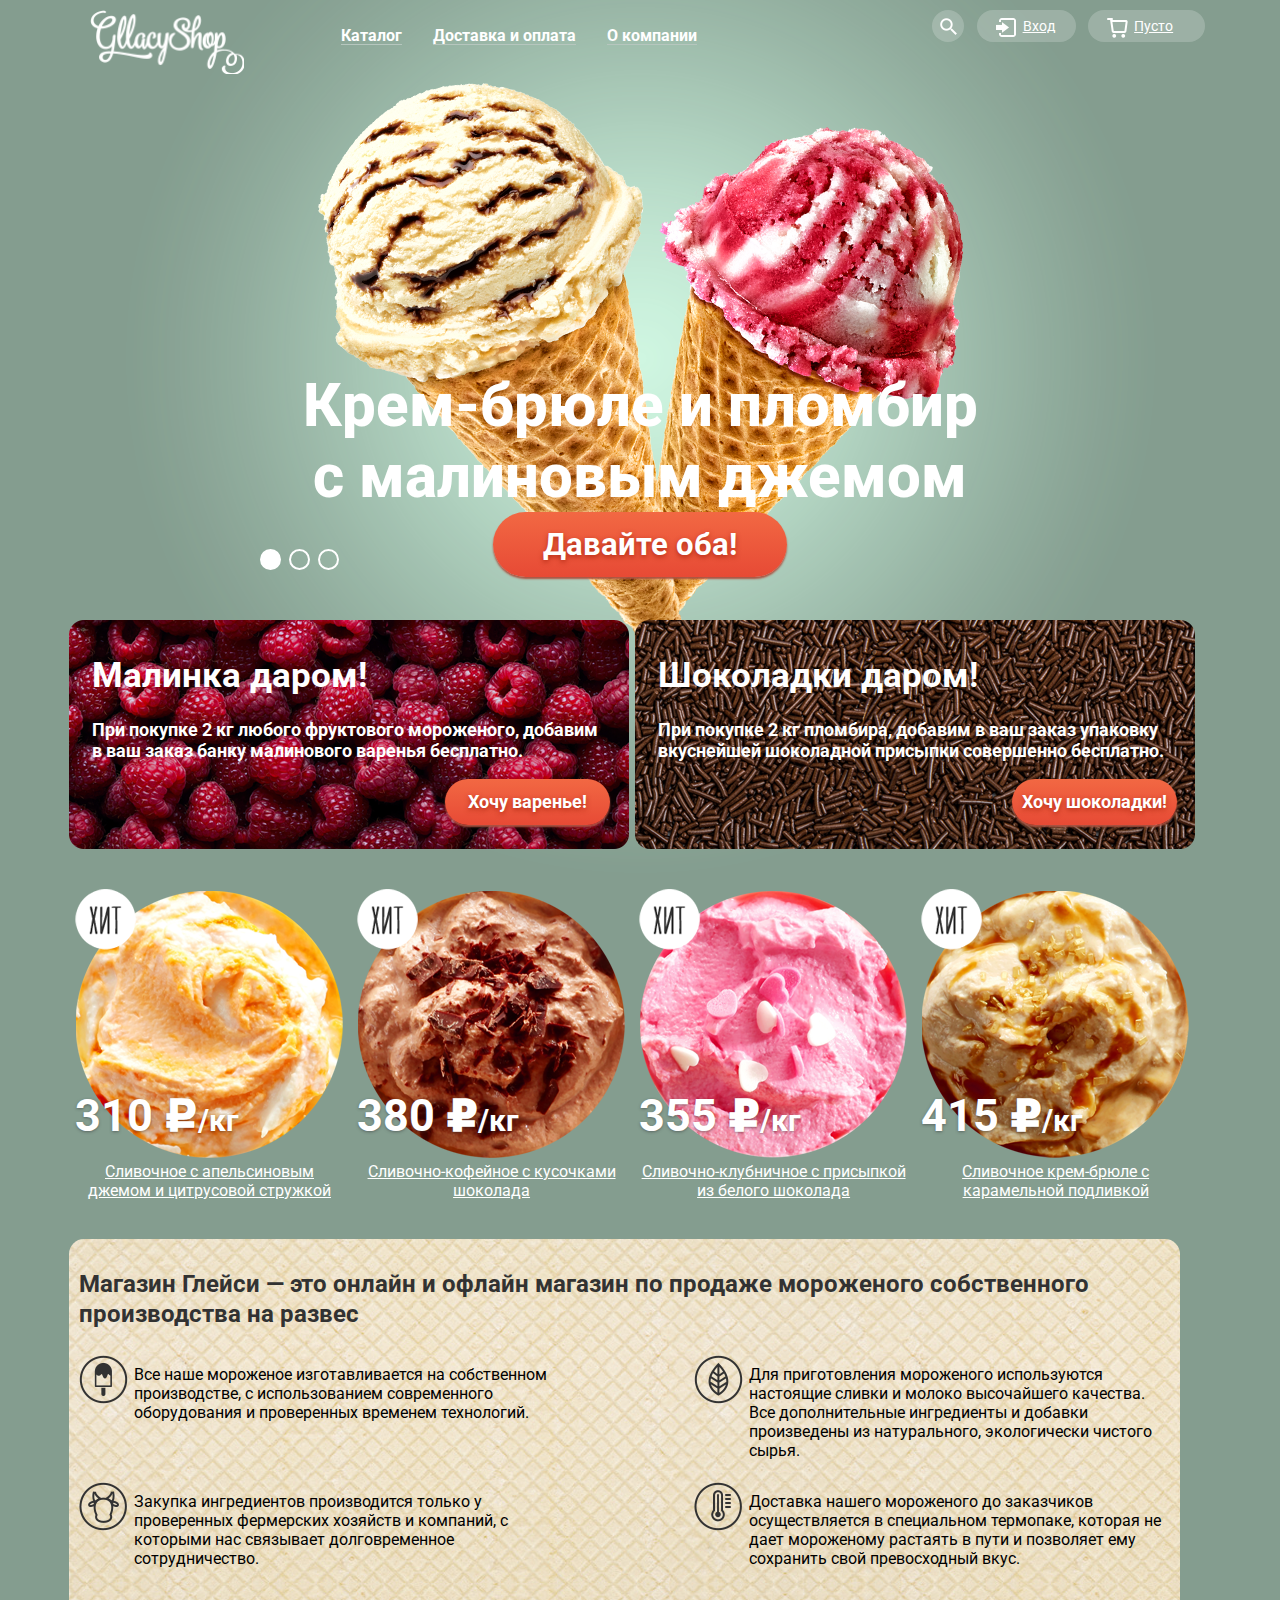
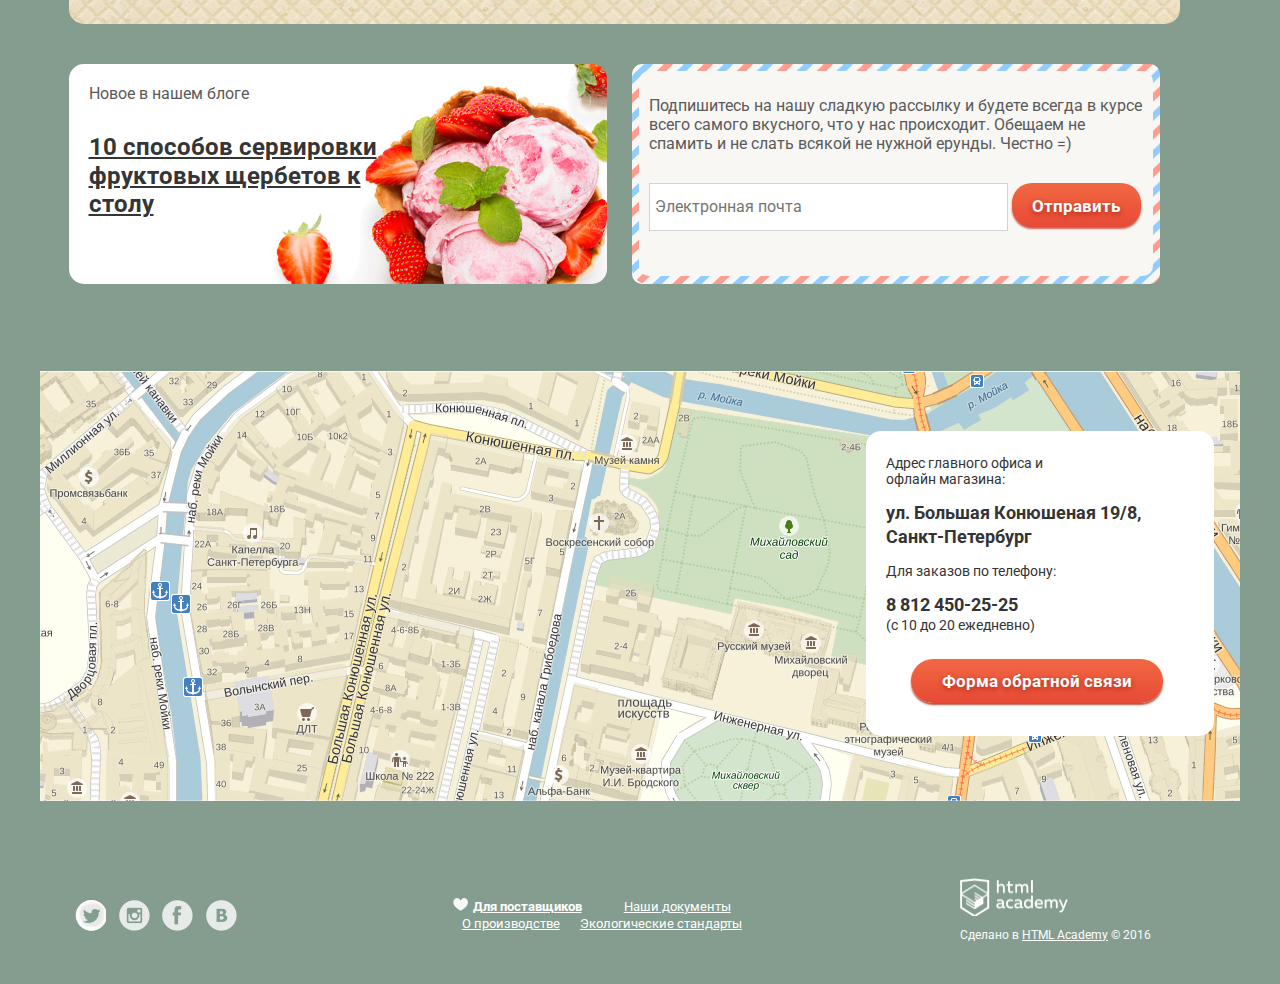
==== index.html @ 604c88bc "Finished Index" ====
<!DOCTYPE html>
<html lang="ru">

<head>
    <meta charset="utf-8">
    <title>HTML Academy: Глейси</title>
    <link rel="stylesheet" href="css/normalize.css" type="text/css">
    <link href='https://fonts.googleapis.com/css?family=Roboto:400,300,300italic,400italic,500,500italic,700,700italic,100,100italic,900,900italic' rel='stylesheet' type='text/css'>
    <link rel="stylesheet" href="css/style.css" type="text/css">

</head>

<body>
    <input type="radio" id="btn-1" name="toggle" checked>
    <input type="radio" id="btn-2" name="toggle">
    <input type="radio" id="btn-3" name="toggle">
    <div class="site-wrapper">
        <div class="content-wrapper">

            <!-- Top Headline-->
            <header>
                <div class="top-menu">
                    <div class="top-nav">
                        <img class="logo" src="img/logo.png" width="154" height="64">
                        <ul class="top-nav__list">
                            <li class="top-nav__item"><a href="#">Каталог</a></li>
                            <ul class="submenu">
                                <li class="submenu-item">Новинки</li>
                                <li class="submenu-item"><a href="#">Сливочное </a></li>
                                <li class="submenu-item"><a href="#">Щербеты</a></li>
                                <li class="submenu-item"><a href="#">Фруктовый лед</a> </li>
                                <li class="submenu-item"><a href="#">Мелорин</a></li>
                            </ul>
                            <li class="top-nav__item"><a href="#">Доставка и оплата</a></li>
                            <li class="top-nav__item"><a href="#">О компании</a></li>
                        </ul>
                    </div>

                    <div class="top-icon">

                        <div class="top-icon__search">
                            <span class="sprite sprite-search">&nbsp;</span>
                            <div class="search-form">
                                <input class="search-input" type="text" placeholder="Что ищем?">
                            </div>
                        </div>

                        <div class="top-icon__enter">
                            <a href="#" class="text--enter">Вход</a>
                            <div class="enter-form">
                                <input class="enter-input" type="text" placeholder="Электронная почта">
                                <input class="enter-input" type="password" placeholder="Пароль">
                                <a href="#" class="button button--enter">Войти</a>
                                <a href="#" class="enter-text">Забыли пароль?</a>
                                <a href="#" class="enter-text">Новая регистрация</a>
                            </div>
                        </div>

                        <div class="top-icon__cart">
                            <a href="#" class="text--cart">Пусто</a>
                             <a href="#" class="text--cart-form">2 товара</a>
                            <div class="cart-form">
                              <div class="line-1">
                               <div class="cart-cross">+</div>
                                <div class="cart-img"><img src="img/hit1.png" width="33" height="33"></div>
                                <div class="cart-desc"><p class="cart-text">Пломбир с апельсиновым джемом</p></div>
                                <div class="cart-quantity"><p class="cart-text">1,5 кг <span class="cart-text--price">x 200 руб.</span></p></div>
                                <div class="cart-info"><p class="cart-text">300 рублей</div>
                             </div>
                                
                            <div class="line-2">
                                                      
                                <div class="cart-cross">+</div>
                                <div class="cart-img"><img src="img/hit3.png" width="33" height="33"></div>
                                <div class="cart-desc"><p class="cart-text">Клубничный пломбир с присыпкой из белого шоколада</p></div>
                                <div class="cart-quantity"><p class="cart-text">1,5 кг <span class="cart-text--price">x 300 руб.</span></p></div>
                                <div class="cart-info"><p class="cart-text">450 рублей</div>
                              </div>
                              
                            <div class="line-3">
                                                                                          
                                <div class="cart-total"><p class="cart-text--total">Итогo: 750 руб.</p></div>
                                <button class="button button--cart">Оформить заказ</button>
                            </div>
                            </div>
                        </div>

                    </div>

                    <!-- Slider -->
                    <div class="slider">
                        <div class="slider__info" id="slide1">
                            <div class="slider__header"> Крем-брюле и пломбир с малиновым джемом </div>
                            <a class="button slider__button"> Давайте оба!</a>
                        </div>

                        <div class="slider__info" id="slide2">
                            <div class="slider__header"> Шоколадный пломбир и лимонный сорбет </div>
                            <a class="button slider__button"> Давайте оба!</a>
                        </div>

                        <div class="slider__info" id="slide3">
                            <div class="slider__header"> Пломбир с помадкой и клубничный щербет </div>
                            <a class="button slider__button"> Давайте оба!</a>
                        </div>
                    </div>

                    <div class="slider__checkers">
                        <label for="btn-1"></label>
                        <label for="btn-2"></label>
                        <label for="btn-3"></label>
                    </div>


                </div>
            </header>

            <main>
                <!-- Features -->
                <div class="features-container">
                    <div class="features features__left">
                        <h3 class="features__header">Малинка даром!</h3>
                        <p class="features__text">При покупке 2 кг любого фруктового мороженого, добавим в ваш заказ банку малинового варенья бесплатно.</p>
                        <div class="button features__button"> Хочу варенье!</div>
                    </div>

                    <div class="features features__right">
                        <h3 class="features__header">Шоколадки даром!</h3>
                        <p class="features__text">При покупке 2 кг пломбира, добавим в ваш заказ упаковку вкуснейшей шоколадной присыпки совершенно бесплатно.</p>
                        <div class="button features__button"> Хочу шоколадки!</div>
                    </div>
                </div>


                <!-- Hit Items -->
                <div class="hits">
                    <div class="hits__item hits__item1">
                        <img src="img/hit-tag.png" alt="Хит" class="hit-label">
                        <div class="item-price">310 <span class="rouble">&#99;</span><span class="kg">/кг</span></div>
                        <div class="item-info">Сливочное с апельсиновым джемом и цитрусовой стружкой</div>
                    </div>

                    <div class="hits__item hits__item2">
                        <img src="img/hit-tag.png" alt="Хит" class="hit-label">
                        <div class="item-price">380 <span class="rouble">u</span><span class="kg">/кг</span></div>
                        <div class="item-info">Сливочно-кофейное с кусочками шоколада</div>
                    </div>

                    <div class="hits__item hits__item3">
                        <img src="img/hit-tag.png" alt="Хит" class="hit-label">
                        <div class="item-price">355 <span class="rouble">u</span><span class="kg">/кг</span></div>
                        <div class="item-info">Сливочно-клубничное с присыпкой из белого шоколада</div>
                    </div>

                    <div class="hits__item hits__item4">
                        <img src="img/hit-tag.png" alt="Хит" class="hit-label">
                        <div class="item-price">415 <span class="rouble">u</span><span class="kg">/кг</span></div>
                        <div class="item-info">Сливочное крем-брюле с карамельной подливкой</div>
                    </div>
                </div>

                <!-- Shop Description-->
                <section class="shop-info">

                    <h2 class="shop-info__headline"> Магазин Глейси  — это онлайн и офлайн магазин по продаже мороженого собственного производства на развес </h2>
                    <div class="shop-info__item ">
                        <p class="item__text item_text--1">Все наше мороженое изготавливается на собственном производстве, с использованием современного оборудования и проверенных временем технологий.</p>
                    </div>

                    <div class="shop-info__item">
                        <p class="item__text item_text--2">Для приготовления мороженого используются настоящие сливки и молоко высочайшего качества. Все дополнительные ингредиенты и добавки произведены из натурального, экологически чистого сырья. </p>
                    </div>
                    <div class="shop-info__item">
                        <p class="item__text item_text--3">Закупка ингредиентов производится только у проверенных фермерских хозяйств и компаний, с которыми нас связывает долговременное сотрудничество.</p>
                    </div>

                    <div class="shop-info__item">
                        <p class="item__text item_text--4">Доставка нашего мороженого до заказчиков осуществляется в специальном термопаке, которая не дает мороженому растаять в пути и позволяет ему сохранить свой превосходный вкус.</p>
                    </div>
                </section>

                <section class="blog">
                    <div class="blog-item blog-item--1">
                        <p class="blog__text">Новое в нашем блоге</p>
                        <h3 class="blog__header">10 способов сервировки фруктовых щербетов к столу</h3>
                    </div>

                    <div class="blog-item blog-item--2">
                        <div class="blog-item--back">
                            <p class="newsletter__text">Подпишитесь на нашу сладкую рассылку и будете всегда в курсе всего самого вкусного, что у нас происходит. Обещаем не спамить и не слать всякой не нужной ерунды. Честно =) </p>
                            <input type="text" class="email" placeholder="Электронная почта">
                            <button class="button button--newsletter"> Отправить </button>
                        </div>
                    </div>
                </section>

            </main>
        </div>

        <!-- Map -->
        <div class="yandex-map">
            <div id="map" class="map"></div>
            <div class="content-wrapper wrapper-map">
                <div class="map__contacts">
                    <p class="map__text">Адрес главного офиса и офлайн магазина:</p>
                    <p class="map__text--address">ул. Большая Конюшеная 19/8, Санкт-Петербург</p>
                    <p class="map__text">Для заказов по телефону:
                        <p class="map__text--address">8 812 450-25-25</p>
                        <span class="map__text">(с 10 до 20 ежедневно)</span>
                        <a href="#" class="button map__button">Форма обратной связи</a>
                </div>
            </div>
        </div>


        <!-- Footer -->
        <footer class="content-wrapper">
            <div class="footer">

                <div class="footer__social">
                    <a href="#" class="social_icon twitter" alt="twitter"></a>
                    <a href="#" class="social_icon insta"></a>
                    <a href="#" class="social_icon facebook"></a>
                    <a href="#" class="social_icon vk"></a>
                </div>

                <div class="footer__docs">
                    <a href="#" class="docs__text docs__text--selected"> Для поставщиков</a>
                    <a href="#" class="docs__text">Наши документы</a>
                    <a href="#" class="docs__text">О производстве</a>
                    <a href="#" class="docs__text">Экологические стандарты</a>
                </div>

                <div class="footer__webmaster">
                    <img src="img/htmlacademy.png" alt="HTMLAcademy" width="108" height="38">
                    <p class="copyright">Сделано в <a href="#" class="copyright copyright--link">HTML Academy</a> &#169; 2016</p>
                </div>
            </div>
        </footer>

    </div>


    <script src="http://api-maps.yandex.ru/2.1/?lang=ru_RU" type="text/javascript"></script>
    <script type="text/javascript" src="js/main.js"></script>
</body>

</html>
---- css/style.css ----
@font-face {
    font-family: 'als_rublregular';
    src: url('../fonts/rouble-webfont.eot');
    src: url('../fonts/rouble-webfont.eot?#iefix') format('embedded-opentype'), url('../fonts/rouble-webfont.woff2') format('woff2'), url('../fonts/rouble-webfont.woff') format('woff'), url('../fonts/rouble-webfont.ttf') format('truetype');
    font-weight: normal;
    font-style: normal;
}
body {
    font-family: "Roboto", Arial, Helvetica, sans-serif;
    background-color: #849d8f;
}

a:hover, a:active{
    color:#ffbc9e;
}

/* CSS Hacks */

.clearfix:before,
.clearfix:after {
    display: table;
    content: "";
}
.clearfix:after {
    clear: both;
}
.site-wrapper {
    min-width: 940px;
    margin: 0 auto;
    background-repeat: no-repeat;
    background-position: top center;
    transition: background-image 0.5s ease, background-color 0.5s ease;
}
.site-wrapper:before,
.site-wrapper:after {
    content: "";
    visibility: hidden;
}
.site-wrapper:before,
.site-wrapper:after {
    background-image: url("../img/icecream1.png");
}
.site-wrapper:after {
    background-image: url("../img/icecream2.png");
}
.content-wrapper {
    min-width: 900px;
    margin: 0 auto;
    max-width: 1143px;
    padding: 0 2.3%;
}

/* Sprites */

.sprite {
    background-image: url(../img/spritesheet.png);
    background-repeat: no-repeat;
    display: block;
}
.sprite-cart_black {
    width: 21px;
    height: 20px;
    background-position: -36px -5px;
}
.sprite-cart_full {
    width: 21px;
    height: 20px;
    background-position: -67px -5px;
}
.sprite-pin {
    width: 79px;
    height: 139px;
    background-position: -98px -34px;
}

/*Top Menu */

.logo {
    display: block;
    float: left;
    margin-left: 21px;
    margin-right: 30px;
}
.top-nav {
    display: block;
    float: left;
    margin-top: 10px;
}
.submenu {
    display: none;
    position: absolute;
    background-color: #fff;
    border-radius: 5px;
    width: 143px;
    padding: 0px;
    top: 55px;
    z-index: 25;
}
.submenu-item {
    color: #343434;
    list-style: none;
    padding-left: 20px;
    font-size: 14px;
    line-height: 34px;
    height: 34px;
}
.submenu-item a {
    text-decoration: none;
    color: #343434;
}
.submenu-item:first-child {
    border-bottom: 1px solid #d1d0ce;
    font-weight: 700;
}
.submenu-item:hover {
    background-color: #fbded8;
}

.submenu-item:active {
    background-color: #f6b5a5;
}

.submenu-item:first-child:hover {
    background-color: #fff;
}
.top-nav__list {
    display: block;
    float: left;
}
.top-nav__item {
    display: inline-block;
    font-size: 16px;
    margin-left: 27px;
}
.top-nav__item a {
    color: #fff;
    font-weight: bold;
    line-height: 1.2;
    text-align: left;
    position: relative;
    text-decoration: none;
    z-index: 25;
}
.top-nav__item a:hover {
    border-radius: 20px;
    height: 32px;
    background: #fff;
    color: #000;
    padding: 5px 15px 5px 15px;
}

.top-nav__item--selected a{
    
    display: inline-block;
    font-size: 16px;
    margin-left: 27px;
    border-radius: 20px;
    height: 32px;
    padding: 5px 15px 5px 15px;
    background: #d07058;
    color: #fff;
   }

.top-nav__item a:active {
    border-radius: 20px;
    height: 30px;
    border-top:2px solid #686868;
    background: #fff;
    color: #000;
    padding: 5px 15px 5px 15px;
}

.top-nav__item a:hover:after {
    display: none;
}
.top-nav__item:hover .submenu {
    display: block;
}
.top-nav__item a:after {
    position: absolute;
    right: 20px;
    bottom: 0px;
    left: 0px;
    height: 1px;
    content: "";
    background: #b6c6be;
    width: 100%;
}
.top-icon {
    display: flex;
    float: right;
    width: 25%;
    margin-top: 10px;
    z-index: 25;
    position: relative;
    justify-content: space-between;
}

/* Search Icon */

.top-icon__search {
    z-index: 25;
    margin: auto;
    background-color: rgba(255, 255, 255, 0.2);
    border-radius: 50%;
    width: 16px;
    height: 16px;
    padding: 8px;
}
.sprite-search {
    display: inline-block;
    width: 17px;
    height: 17px;
    background-position: -128px -5px;
}
.top-icon__search:hover {
    background-color: #fff;
}
.top-icon__search:hover .sprite-search {
    background-position: -266px -5px;
}
.search-form {
    display: none;
    position: absolute;
    top: 40px;
    right: 205px;
    width: 312px;
    height: 40px;
    padding: 15px;
    background-color: #f8f7f4;
    border-radius: 5px;
    z-index: 25;
}
.top-icon__search:hover .search-form {
    display: block;
}
.search-input {
    background-color: #fff;
    color: #999999;
    font: 14px;
    height: 37px;
    width: 299px;
    margin: 0;
    padding-left: 12px;
    border: 1px solid #d3d3d2;
}

/* Enter Icon */

.top-icon__enter {
    margin: auto;
    background-color: rgba(255, 255, 255, 0.2);
    border-radius: 20px;
    border-radius: 20px;
    width: 83px;
    height: 32px;
    line-height: 32px;
    padding-left: 16px;
    z-index: 25;
}
.top-icon__enter:hover,
.top-icon__cart:hover {
    background-color: #fff;
}
.top-icon__enter:hover .text--enter,
.top-icon__cart:hover .text--cart {
    color: #000;
    font-weight: 500;
    text-decoration: none;
}
.text--enter {
    font-size: 14px;
    color: #fff;
    position: relative;
    margin-left: 30px;
    z-index: 25;
}
.text--enter::before {
    content: "";
    position: absolute;
    top: 0px;
    left: -27px;
    width: 20px;
    height: 19px;
    background: url(../img/spritesheet.png);
    background-position: -98px -5px;
}
.top-icon__enter:hover .text--enter::before {
    background: url(../img/spritesheet.png);
    background-position: -236px -5px;
}

.top-icon__enter:hover .enter-form{
    display: block;
}

.enter-form {
    display: none;
    position: absolute;
    top: 40px;
    right: 140px;
    width: 272px;
    height: 145px;
    padding: 15px;
    background-color: #f8f7f4;
    border-radius: 5px;
}
.enter-input {
    background-color: #fff;
    color: #999999;
    font: 14px;
    height: 37px;
    width: 229px;
    margin: 0;
    padding-left: 12px;
    border: 1px solid #d3d3d2;
    margin-bottom: 10px;
}
.button--enter {
    width: 102px;
    float: left;
    height: 35px;
    line-height: 35px;
    text-decoration: none;
    border: none;
    margin-right: 19px;
    cursor: pointer;
}
.enter-text {
    display: block;
    text-decoration: underline;
    font-size: 13px;
    color: #333333;
    margin-right: 10px;
    line-height: 20px;
    }

/* Cart Icon */

.top-icon__cart {
    z-index: 25;
    margin: auto;
    background-color: rgba(255, 255, 255, 0.2);
    border-radius: 20px;
    border-radius: 20px;
    width: 101px;
    height: 32px;
    line-height: 32px;
    padding-left: 16px;
}
.text--cart {
    font-size: 14px;
    color: #fff;
    position: relative;
    margin-left: 30px;
}
.text--cart::before {
    content: "";
    position: absolute;
    top: 0px;
    left: -27px;
    width: 21px;
    height: 20px;
    background: url(../img/spritesheet.png);
    background-position: -5px -5px;
}

.top-icon__cart:hover .cart-form {
    display: -webkit-flex;
    display: -moz-flex;
    display: -ms-flex;
    display: -o-flex;
    display: flex;
}

.top-icon__cart:hover .text--cart{
    display: none;
}

.top-icon__cart:hover .text--cart-form{
    display: block;
    font-size: 14px;
    color: #000;
    position: relative;
    margin-left: 30px;
    text-decoration: none;
}

.top-icon__cart:hover .text--cart-form::before {
    content: "";
    position: absolute;
    top: 5px;
    left: -27px;
    width: 21px;
    height: 20px;
    background: url(../img/spritesheet.png);
    background-position: -67px -5px;
}


.cart-form{
    display: none;
    flex-direction: column;
    justify-content: space-between;
    flex-wrap: wrap;
    width: 540px;
    height:219px;
    align-items: center;
    align-content:flex-start;
    border-radius: 5px;
    background-color: #fff;
    position: absolute;
    right:10px;
    top:45px;
    padding-top:20px;
    padding-left: 15px;
    padding-right: 24px;
    }

.line-1, .line-2{
    flex-grow:1;
    display: flex;
    width: 490px;
    flex-flow: row;
    justify-content: space-between;
    align-items: center;
    height:50px;    
}

.line-3{
    flex-grow:5;
    display: flex;
    align-items: flex-end;
    flex-direction: column;
    justify-content: center;
    align-self: flex-end;
}

.cart-desc{
    width: 214px; 
    line-height: 14px;
}

.cart-quantity{
    width:100px;   
}

.text--cart-form{
    display: none;
    }

.cart-cross{
    font-size:25px;
    color:#353535;
    transform: rotate(45deg);
}

.cart-text{
    font-size: 13px;
    color: #333333;
   
}

.cart-text--price{
    font-size: 13px;
    color: #808080;
    
}

.cart-total{
    position:relative;
}

.cart-total:before{
    content: "";
    display: block;
    width: 510px;
    height: 1px;
    background-color: #cacac7;
    top:-5px;
    right:0px;
    }

.cart-text--total{
    font-size: 15px;
    font-weight: 700;
    align-self: flex-end;
    line-height: 10px;
    text-align: right;
}

.button--cart{
    width:162px;
    border: none;
    align-self: flex-end;
    margin-top: 0;
}

/* Main Slider */

.slider {
    min-height: 460px;
    position: relative;
    padding-top: 160px;
    text-align: center;
    color: #fff;
}
.slider__info {
    display: none;
}
.slider__header {
    width: 700px;
    font-size: 60px;
    padding-top: 210px;
    margin-bottom: 30px;
    margin: 0 auto;
    font-weight: 800;
    font-size: 60px;
}
.button {
    background-image: -moz-linear-gradient(90deg, #e74a35 0%, #f26843 100%);
    background-image: -webkit-linear-gradient(90deg, #e74a35 0%, #f26843 100%);
    background-image: -ms-linear-gradient(90deg, #e74a35 0%, #f26843 100%);
    box-shadow: 0px 2px 2px 0px #ab5342;
    color: #fff;
    border-radius: 50px;
    font-weight: bold;
    text-align: center;
    text-shadow: 0px 2px 5px rgba(160, 32, 11, 0.76);
    cursor:pointer;
    text-decoration: none;
}

.button:hover{
    background: -moz-linear-gradient(top, #f58669 0%, #ec6f5e 100%);
    background: -webkit-linear-gradient(top, #f58669 0%, #ec6f5e 100%);
    background: linear-gradient(to bottom, #f58669 0%, #ec6f5e 100%);
    box-shadow: 0 2px 2px rgba(172, 16, 0, 1);
}

.button:active {
    background: -moz-linear-gradient(top, #d84732 0%, #e1613e 100%);
    background: -webkit-linear-gradient(top, #d84732 0%, #e1613e 100%);
    background: linear-gradient(to bottom, #d84732 0%, #e1613e 100%);
    box-shadow: inset 0 2px 2px rgba(172, 16, 0, 1);
}

.slider__button {
    display: inline-block;
    color: #fff;
    font-size: 31px;
    border-radius: 100px;
    font-weight: bold;
    line-height: 41px;
    text-align: center;
    text-shadow: 0px 2px 5px rgba(160, 32, 11, 0.76);
    padding: 12px 50px;
    vertical-align: top;
}
.slider__button:hover {
    background: -moz-linear-gradient(top, #f58669 0%, #ec6f5e 100%);
    background: -webkit-linear-gradient(top, #f58669 0%, #ec6f5e 100%);
    background: linear-gradient(to bottom, #f58669 0%, #ec6f5e 100%);
    box-shadow: 0 2px 2px rgba(172, 16, 0, 1);
}
.slider__button:active {
    background: -moz-linear-gradient(top, #d84732 0%, #e1613e 100%);
    background: -webkit-linear-gradient(top, #d84732 0%, #e1613e 100%);
    background: linear-gradient(to bottom, #d84732 0%, #e1613e 100%);
    box-shadow: inset 0 2px 2px rgba(172, 16, 0, 1);
}
.slider__checkers {
    position: absolute;
    bottom: 330px;
    left: 260px;
    z-index: 20;
    font-size: 0;
}
.slider__checkers label {
    
    display: inline-block;
    width: 17px;
    height: 17px;
    margin-right: 8px;
    vertical-align: top;
    background-color: transparent;
    border: 2px solid #ffffff;
    border-radius: 50%;
    cursor: pointer;
}
body > input[type="radio"] {
    display: none;
}
#btn-1:checked ~ .site-wrapper #slide1,
#btn-2:checked ~ .site-wrapper #slide2,
#btn-3:checked ~ .site-wrapper #slide3 {
    display: block;
}

#btn-1:hover ~ .site-wrapper label[for="btn-1"],
#btn-2:hover ~ .site-wrapper label[for="btn-2"],
#btn-3:hover ~ .site-wrapper label[for="btn-3"] {
    background-color: #b2c1b7;
}


#btn-1:checked ~ .site-wrapper label[for="btn-1"],
#btn-2:checked ~ .site-wrapper label[for="btn-2"],
#btn-3:checked ~ .site-wrapper label[for="btn-3"] {
    background-color: #ffffff;
}


#btn-1:checked ~ .site-wrapper {
    background-color: #849d8f;
    background-image: url("../img/icecream1.png");
}
#btn-2:checked ~ .site-wrapper {
    background-color: #8996a6;
    background-image: url("../img/icecream2.png");
}
#btn-3:checked ~ .site-wrapper {
    background-color: #9d8b84;
    background-image: url("../img/icecream3.png");
}

/* Features */

.features-container {
    display: flex;
    flex-direction: row;
    width: 98.7%;
    min-height: 229px;
    justify-content: space-between;
    flex-wrap: wrap;
}
.features {
    padding: 0px 20px 20px 23px;
    margin-top: 0px;
    display: flex;
    flex-wrap: wrap;
    flex-direction: column;
    flex-basis: 46%;
    flex-shrink: 1;
    align-items: stretch;
}
.features__left {
    background: url(../img/banner_back1.png) no-repeat;
}
.features__right {
    background: url(../img/banner_back2.png) no-repeat;
}
.features__header {
    font-size: 35px;
    color: #fff;
    font-weight: bold;
    text-align: left;
    margin-bottom: 5px;
}
.features__text {
    font-size: 18px;
    color: #fff;
    font-weight: bold;
    text-align: left;
}
.features__button {
    color: #fff;
    width: 165px;
    font-size: 18px;
    line-height: 46px;
    height: 46px;
    font-weight: bold;
    text-align: center;
    align-self: flex-end;
    border: none;
}

/* Hit Items */

.hits {
    display: flex;
    width: 98.7%;
    min-height: 350px;
    flex-wrap: wrap;
    align-items: stretch;
    justify-content: space-between;
    margin-bottom: 40px;
}
.hits__item {
    margin: auto;
    flex-basis: 270px;
    height: 350px;
    position: relative;
}
.hits__item1 {
    background: url(../img/hit1.png) no-repeat center;
}
.hits__item2 {
    background: url(../img/hit2.png) no-repeat center;
}
.hits__item3 {
    background: url(../img/hit3.png) no-repeat center;
}
.hits__item4 {
    background: url(../img/hit4.png) no-repeat center;
}
.item-price {
    font-size: 45px;
    font-family: "Roboto";
    color: #fff;
    font-weight: bold;
    text-align: left;
    text-shadow: 0px 1px 3px rgba(49, 50, 53, 0.5);
    margin-top: 240px;
    margin-bottom: 20px;
}
.item-info {
    font-size: 16px;
    color: #fff;
    text-align: center;
    text-decoration: underline;
}
.hit-label {
    position: absolute;
    z-index: 10;
    top: 40px;
    left: 0px;
}
.rouble {
    font-family: "als_rublregular";
    font-size: 45px;
}
.kg {
    font-size: 30px;
}

/*Shop Description*/

.shop-info {
    display: flex;
    width: 95.5%;
    background-image: url("../img/waffle_background.jpg");
    border-radius: 15px;
    min-height: 306px;
    flex-wrap: wrap;
    flex-direction: row;
    justify-content: space-between;
    margin-bottom: 40px;
    padding: 10px 10px 40px 10px;
}
.shop-info__headline {
    font-size: 24px;
    font-family: "Roboto";
    color: #323232;
    line-height: 1.25;
    text-align: left;
    width: 95.5%;
}
.shop-info__item {
    width: 476px;
}
.item__text {
    position: relative;
    font-size: 16px;
    padding-left: 55px;
}
.item_text--1::before {
    display: block;
    background: url(../img/spritesheet.png) no-repeat;
    background-position: -5px -64px;
    width: 49px;
    height: 49px;
    position: absolute;
    top: -10px;
    left: 0px;
    content: " ";
}
.item_text--2::before {
    display: block;
    background: url(../img/spritesheet.png) no-repeat;
    background-position: -187px -64px;
    width: 49px;
    height: 49px;
    position: absolute;
    top: -10px;
    left: 0px;
    content: " ";
}
.item_text--3::before {
    display: block;
    background: url(../img/spritesheet.png) no-repeat;
    background-position: -187px -5px;
    width: 49px;
    height: 49px;
    position: absolute;
    top: -10px;
    left: 0px;
    content: " ";
}
.item_text--4::before {
    display: block;
    background: url(../img/spritesheet.png) no-repeat;
    background-position: -187px -164px;
    width: 49px;
    height: 49px;
    position: absolute;
    top: -10px;
    left: 0px;
    content: " ";
}

/* Blog*/

.blog {
    display: -webkit-flex;
    display: -moz-flex;
    display: -ms-flex;
    display: -o-flex;
    display: flex;
    width: 95.5%;
    min-height: 220px;
    flex-direction: row;
    flex-wrap: wrap;
    justify-content: space-between;
    margin-bottom: 40px;
}
.blog-item {
    width: 47.5%;
    border-radius: 15px;
    background: #fff;
    min-height: 185px;
}
.blog-item--1 {
    background: url("../img/new_back.jpg") no-repeat;
    padding-top: 20px;
    padding-left: 20px;
    padding-bottom: 0px;
}
.blog-item--2 {
    background-image: url("../img/newsletter_background.jpg");
    border-radius: 10px;
    padding: 5px;
    height: 210px;
}
.blog-item--back {
    margin: 2px;
    background-color: #f8f7f4;
    border-radius: 10px;
    padding: 25px 10px 0px 10px;
    margin-bottom: 0px;
    height: 180px;
}
.blog__text {
    margin-top: 0px;
    color: #5a5a5a;
    font-size: 16px;
    margin-bottom: 30px;
}
.blog__header {
    font-size: 24px;
    color: #353535;
    font-weight: bold;
    line-height: 1.2;
    text-decoration: underline;
    width: 300px;
}
.newsletter__text {
    margin-top: 0px;
    color: #5a5a5a;
    font-size: 16px;
    margin-bottom: 30px;
}
.email {
    width: 350px;
    height: 44px;
    background: #fff;
    border: 1px solid #d3d3d2;
    color: #b8b8b8;
    font-size: 16px;
    padding-left: 5px;
}
.button--newsletter {
    border: none;
    width: 129px;
    height: 44px;
    line-height: 44px;
    font-size: 17px;
    color: #fefefe;
    margin-right: 0px;
    border-radius: 20px;
    background-image: -moz-linear-gradient( 90deg, rgb(231, 74, 53) 0%, rgb(242, 104, 67) 100%);
    background-image: -webkit-linear-gradient( 90deg, rgb(231, 74, 53) 0%, rgb(242, 104, 67) 100%);
    background-image: -ms-linear-gradient( 90deg, rgb(231, 74, 53) 0%, rgb(242, 104, 67) 100%);
    box-shadow: 0px 2px 2px 0px #c76358;
}

/* Interactive Map */

.yandex-map {
    height: 430px;
    margin-bottom: 77px;
    margin-top: 87px;
    background: url("../img/map.jpg") no-repeat scroll 50% 0 transparent;
}
.wrapper-map {
    position: relative;
    bottom: 325px;
    left: 0;
}
.map {
    min-height: 430px;
    margin: 0px;
    padding: 0px;
}
.map__contacts {
    display: -webkit-flex;
    display: -moz-flex;
    display: -ms-flex;
    display: -o-flex;
    display: flex;
    padding-left: 20px;
    padding-right: 25px;
    padding-top: 10px;
    padding-bottom: 10px;
    width: 25.2%;
    height: 285px;
    border-radius: 15px;
    background: #fff;
    position: absolute;
    right: 27px;
    bottom: -260px;
    flex-direction: column;
    justify-content: stretch;
    align-items: flex-start;
}
.map__text {
    font-size: 14px;
    color: #343434;
    width: 175px;
}
.map__text--address {
    font-size: 18px;
    font-weight: 700;
    color: #343434;
    line-height: 24px;
    margin-top: 0px;
    margin-bottom: 0px;
}
.map__button {
    border: none;
    width: 252px;
    height: 44px;
    line-height: 44px;
    font-size: 17px;
    font-weight: 700;
    margin-left: 25px;
    margin-top: 26px;
    margin-bottom: 5px;
}

/*Footer*/

.footer__social {
    display: flex;
    width: 15.3%;
}
.social_icon {
    margin: auto;
    width: 31px;
    height: 31px;
}
.twitter {
    background: url(../img/spritesheet.png) no-repeat;
    background-position: -187px -123px;
}
.insta {
    background: url(../img/spritesheet.png) no-repeat;
    background-position: -46px -123px;
}
.facebook {
    background: url(../img/spritesheet.png) no-repeat;
    background-position: -5px -123px;
}
.vk {
    background: url(../img/spritesheet.png) no-repeat;
    background-position: -5px -164px;
}
.footer {
    display: flex;
    flex-flow: row;
    justify-content: space-between;
    margin-top: 19px;
    margin-bottom: 30px;
}
.footer__docs {
    display: flex;
    width: 300px;
    flex-direction: row;
    flex-wrap: wrap;
    height: 35px;
    justify-content: space-around;
    align-items: space-between;
    margin-top: 20px;
}
.docs__text {
    vertical-align: center;
    color: #ffffff;
    font-size: 13px;
    line-height: 17px;
    font-weight: 400;
    text-decoration: underline;
    text-align: left;
    /*    flex-basis: 120px;*/
}
.docs__text--selected {
    color: #ffffff;
    font-size: 13px;
    font-weight: 700;
    text-decoration: underline;
    position: relative;
    text-align: left;
}
.docs__text--selected:before {
    display: block;
    content: " ";
    background-image: url("../img/spritesheet.png");
    background-position: -155px -5px;
    position: absolute;
    top: 0px;
    left: -20px;
    width: 21px;
    height: 20px;
}
.footer__webmaster {
    display: flex;
    width: 22%;
    flex-direction: column;
}
.copyright {
    font-size: 12px;
    color: #fefefe;
}
copyright--link {
    text-decoration: underline;
}
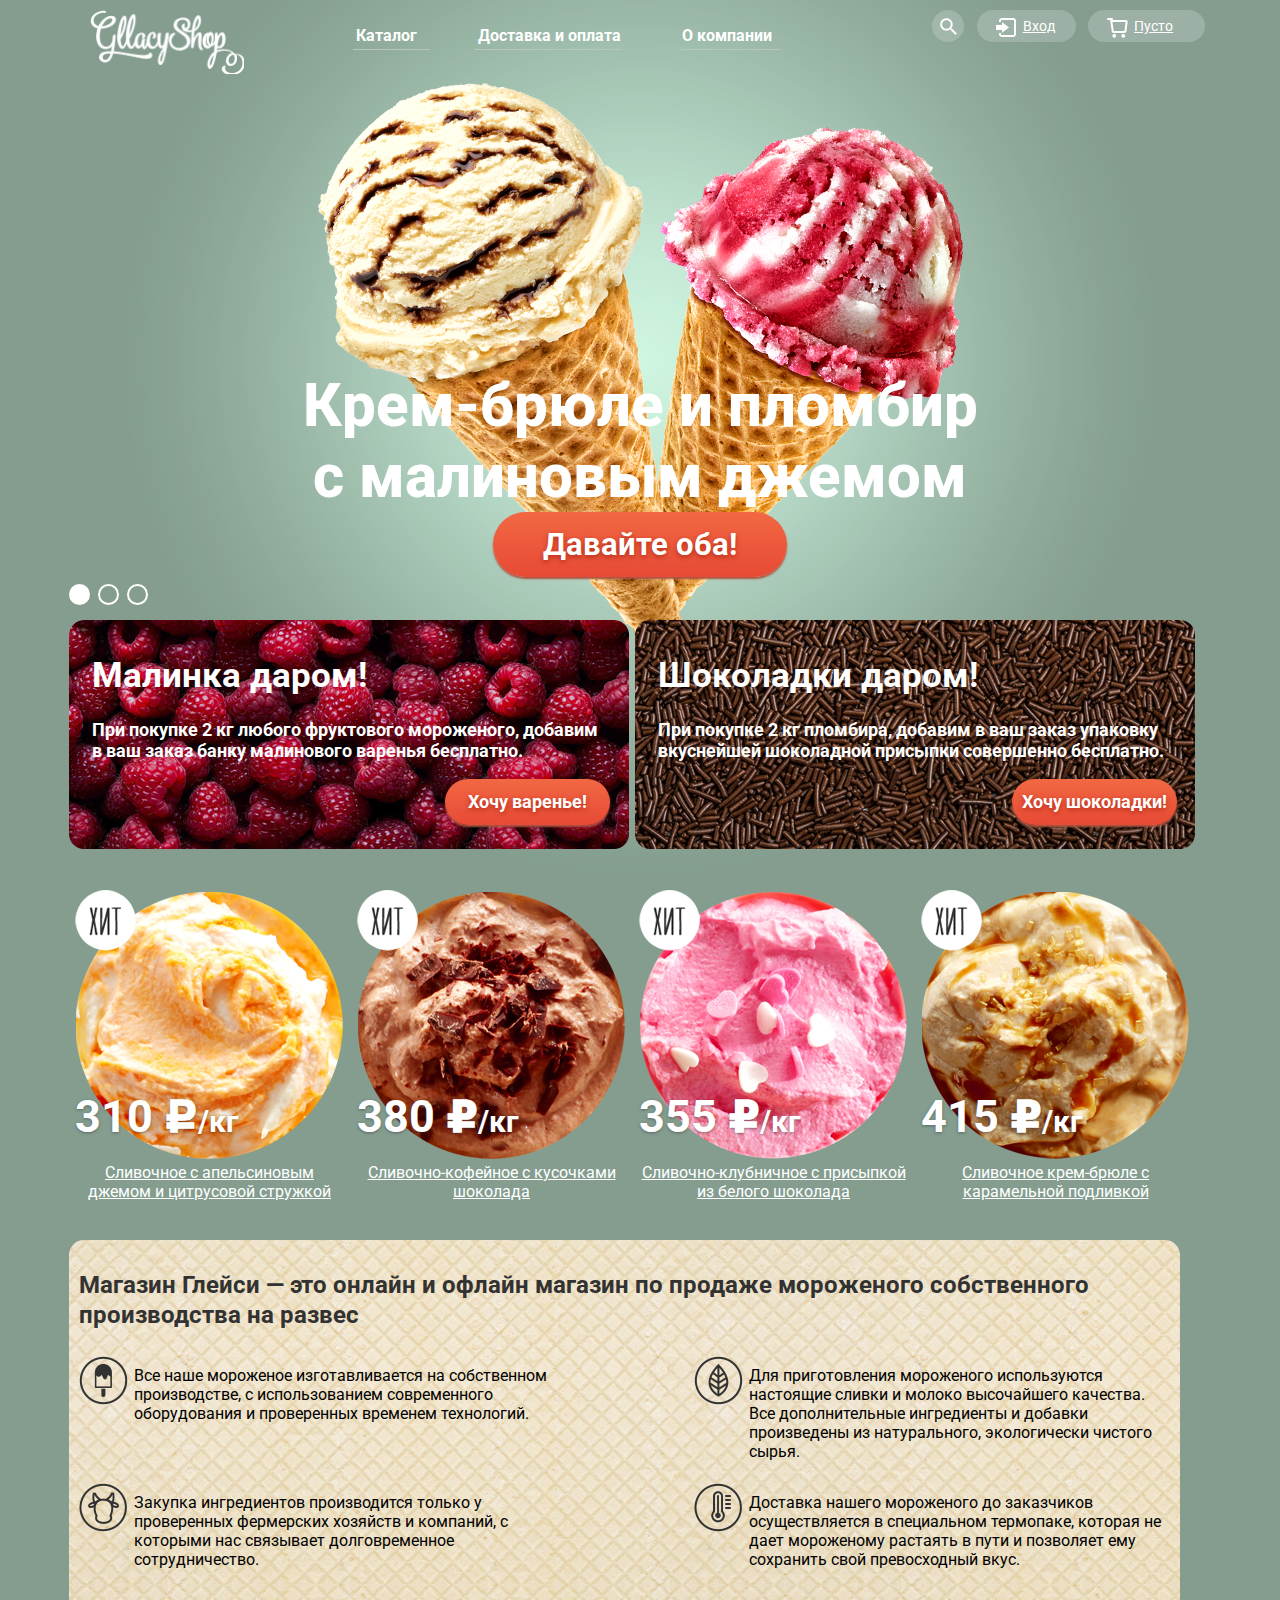
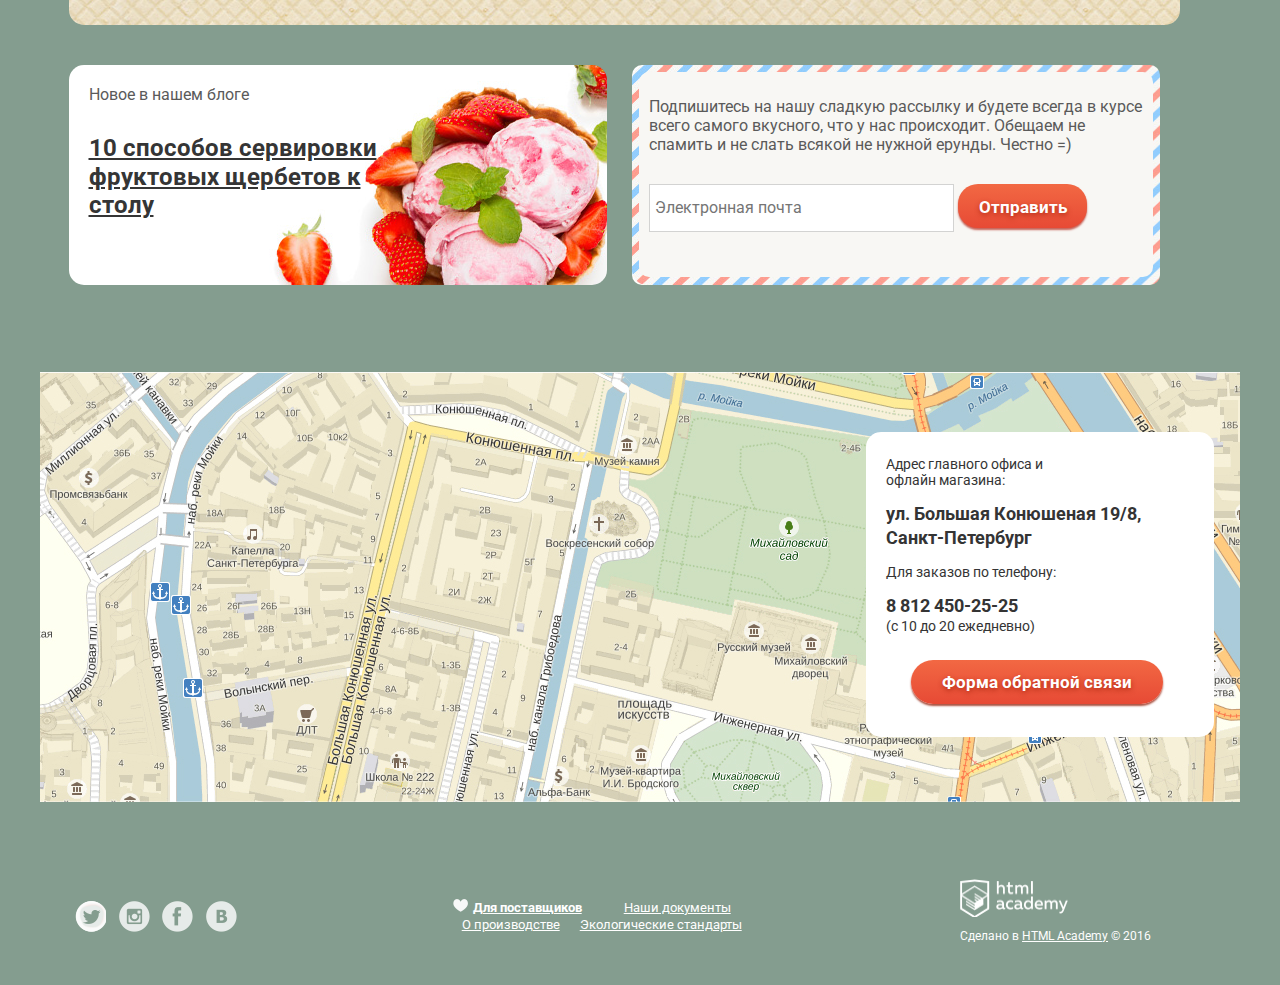
==== commit b71d89db: "Fixed slider-checkers" ====
--- a/index.html
+++ b/index.html
@@ -21,16 +21,16 @@
             <header>
                 <div class="top-menu">
                     <div class="top-nav">
-                        <img class="logo" src="img/logo.png" width="154" height="64">
+                        <img class="logo" src="img/logo.png" alt="Глейси" width="154" height="64">
                         <ul class="top-nav__list">
-                            <li class="top-nav__item"><a href="#">Каталог</a></li>
+                            <li class="top-nav__item"><a href="#">Каталог</a>
                             <ul class="submenu">
                                 <li class="submenu-item">Новинки</li>
                                 <li class="submenu-item"><a href="#">Сливочное </a></li>
                                 <li class="submenu-item"><a href="#">Щербеты</a></li>
                                 <li class="submenu-item"><a href="#">Фруктовый лед</a> </li>
                                 <li class="submenu-item"><a href="#">Мелорин</a></li>
-                            </ul>
+                            </ul></li>
                             <li class="top-nav__item"><a href="#">Доставка и оплата</a></li>
                             <li class="top-nav__item"><a href="#">О компании</a></li>
                         </ul>
@@ -62,23 +62,23 @@
                             <div class="cart-form">
                               <div class="line-1">
                                <div class="cart-cross">+</div>
-                                <div class="cart-img"><img src="img/hit1.png" width="33" height="33"></div>
+                                <div class="cart-img"><img src="img/hit1.png" width="33" alt="Пломбир с апельсиновым джемом" height="33"></div>
                                 <div class="cart-desc"><p class="cart-text">Пломбир с апельсиновым джемом</p></div>
                                 <div class="cart-quantity"><p class="cart-text">1,5 кг <span class="cart-text--price">x 200 руб.</span></p></div>
                                 <div class="cart-info"><p class="cart-text">300 рублей</div>
                              </div>
-                                
+
                             <div class="line-2">
-                                                      
+
                                 <div class="cart-cross">+</div>
-                                <div class="cart-img"><img src="img/hit3.png" width="33" height="33"></div>
+                                <div class="cart-img"><img src="img/hit3.png" alt="Клубничный пломбир с присыпкой из белого шоколада" width="33" height="33"></div>
                                 <div class="cart-desc"><p class="cart-text">Клубничный пломбир с присыпкой из белого шоколада</p></div>
                                 <div class="cart-quantity"><p class="cart-text">1,5 кг <span class="cart-text--price">x 300 руб.</span></p></div>
                                 <div class="cart-info"><p class="cart-text">450 рублей</div>
                               </div>
-                              
+
                             <div class="line-3">
-                                                                                          
+
                                 <div class="cart-total"><p class="cart-text--total">Итогo: 750 руб.</p></div>
                                 <button class="button button--cart">Оформить заказ</button>
                             </div>
@@ -103,14 +103,13 @@
                             <div class="slider__header"> Пломбир с помадкой и клубничный щербет </div>
                             <a class="button slider__button"> Давайте оба!</a>
                         </div>
-                    </div>
 
                     <div class="slider__checkers">
                         <label for="btn-1"></label>
                         <label for="btn-2"></label>
                         <label for="btn-3"></label>
                     </div>
-
+                </div>
 
                 </div>
             </header>
@@ -218,7 +217,7 @@
             <div class="footer">
 
                 <div class="footer__social">
-                    <a href="#" class="social_icon twitter" alt="twitter"></a>
+                    <a href="#" class="social_icon twitter"></a>
                     <a href="#" class="social_icon insta"></a>
                     <a href="#" class="social_icon facebook"></a>
                     <a href="#" class="social_icon vk"></a>
@@ -245,4 +244,4 @@
     <script type="text/javascript" src="js/main.js"></script>
 </body>
 
-</html>+</html>
--- a/css/style.css
+++ b/css/style.css
@@ -57,21 +57,7 @@
     background-repeat: no-repeat;
     display: block;
 }
-.sprite-cart_black {
-    width: 21px;
-    height: 20px;
-    background-position: -36px -5px;
-}
-.sprite-cart_full {
-    width: 21px;
-    height: 20px;
-    background-position: -67px -5px;
-}
-.sprite-pin {
-    width: 79px;
-    height: 139px;
-    background-position: -98px -34px;
-}
+
 
 /*Top Menu */
 
@@ -85,43 +71,6 @@
     display: block;
     float: left;
     margin-top: 10px;
-}
-.submenu {
-    display: none;
-    position: absolute;
-    background-color: #fff;
-    border-radius: 5px;
-    width: 143px;
-    padding: 0px;
-    top: 55px;
-    z-index: 25;
-}
-.submenu-item {
-    color: #343434;
-    list-style: none;
-    padding-left: 20px;
-    font-size: 14px;
-    line-height: 34px;
-    height: 34px;
-}
-.submenu-item a {
-    text-decoration: none;
-    color: #343434;
-}
-.submenu-item:first-child {
-    border-bottom: 1px solid #d1d0ce;
-    font-weight: 700;
-}
-.submenu-item:hover {
-    background-color: #fbded8;
-}
-
-.submenu-item:active {
-    background-color: #f6b5a5;
-}
-
-.submenu-item:first-child:hover {
-    background-color: #fff;
 }
 .top-nav__list {
     display: block;
@@ -131,7 +80,8 @@
     display: inline-block;
     font-size: 16px;
     margin-left: 27px;
-}
+    padding-bottom: 55px;
+ }
 .top-nav__item a {
     color: #fff;
     font-weight: bold;
@@ -140,17 +90,30 @@
     position: relative;
     text-decoration: none;
     z-index: 25;
-}
+    height: 32px;
+    padding: 5px 15px 45px 15px;
+}
+
+.top-nav__item a:after {
+    position: absolute;
+    right: 20px;
+    bottom: 40px;
+    left: 12px;
+    height: 1px;
+    content: "";
+    background: #b6c6be;
+    width: 85%;
+  }
+
 .top-nav__item a:hover {
     border-radius: 20px;
-    height: 32px;
     background: #fff;
     color: #000;
     padding: 5px 15px 5px 15px;
 }
 
 .top-nav__item--selected a{
-    
+
     display: inline-block;
     font-size: 16px;
     margin-left: 27px;
@@ -176,16 +139,65 @@
 .top-nav__item:hover .submenu {
     display: block;
 }
-.top-nav__item a:after {
-    position: absolute;
-    right: 20px;
-    bottom: 0px;
-    left: 0px;
-    height: 1px;
-    content: "";
-    background: #b6c6be;
-    width: 100%;
-}
+
+.submenu {
+    display: none;
+    position: absolute;
+    background-color: #fff;
+    border-radius: 5px;
+    width: 143px;
+    padding: 0px;
+    top: 55px;
+    z-index: 25;
+}
+.submenu-item {
+    color: #343434;
+    list-style: none;
+    padding-left: 20px;
+    font-size: 14px;
+    line-height: 34px;
+    height: 34px;
+}
+.submenu-item a {
+    text-decoration: none;
+    color: #343434;
+    padding:0;
+}
+
+.submenu-item a:after {
+    display: none;
+}
+
+.submenu-item:first-child {
+    border-bottom: 1px solid #d1d0ce;
+    font-weight: 700;
+}
+
+.submenu-item:hover {
+    background-color: #fbded8;
+    border-radius:0px;
+}
+
+.submenu-item:active {
+    background-color: #f6b5a5;
+    }
+
+.submenu-item a:hover{
+    background-color:#fbded8;
+    border-radius:0px;
+    padding-left:0px;}
+
+.submenu-item a:active {
+    background-color: #f6b5a5;
+    border-top: none;
+}
+
+.submenu-item:first-child:hover {
+    background-color: #fff;
+    border-radius: 5px;
+}
+
+
 .top-icon {
     display: flex;
     float: right;
@@ -206,7 +218,22 @@
     width: 16px;
     height: 16px;
     padding: 8px;
-}
+
+}
+
+/* Hack to fix hover on the icon */
+
+.top-icon__search:after {
+    display:block;
+    position: absolute;
+    content: "";
+    width:55px;
+    height:16px;
+    top: 30px;
+    left:0px;
+    background-color:transparent;
+}
+
 .sprite-search {
     display: inline-block;
     width: 17px;
@@ -258,6 +285,19 @@
     padding-left: 16px;
     z-index: 25;
 }
+
+/* Hack to fix hover on the icon */
+.top-icon__enter:after {
+    display:block;
+    position: absolute;
+    content: "";
+    width:105px;
+    height:16px;
+    top: 30px;
+    left:50px;
+    background-color:transparent;
+}
+
 .top-icon__enter:hover,
 .top-icon__cart:hover {
     background-color: #fff;
@@ -348,6 +388,20 @@
     line-height: 32px;
     padding-left: 16px;
 }
+
+/* Hack to fix hover on the icon */
+.top-icon__cart:after {
+    display:block;
+    position: absolute;
+    content: "";
+    width:105px;
+    height:16px;
+    top: 30px;
+    left:170px;
+    background-color:transparent;
+}
+
+
 .text--cart {
     font-size: 14px;
     color: #fff;
@@ -424,7 +478,7 @@
     flex-flow: row;
     justify-content: space-between;
     align-items: center;
-    height:50px;    
+    height:50px;
 }
 
 .line-3{
@@ -437,12 +491,12 @@
 }
 
 .cart-desc{
-    width: 214px; 
+    width: 214px;
     line-height: 14px;
 }
 
 .cart-quantity{
-    width:100px;   
+    width:100px;
 }
 
 .text--cart-form{
@@ -458,13 +512,13 @@
 .cart-text{
     font-size: 13px;
     color: #333333;
-   
+
 }
 
 .cart-text--price{
     font-size: 13px;
     color: #808080;
-    
+
 }
 
 .cart-total{
@@ -571,13 +625,13 @@
 }
 .slider__checkers {
     position: absolute;
-    bottom: 330px;
-    left: 260px;
+    bottom: 15px;
+    left: 0px;
     z-index: 20;
     font-size: 0;
 }
 .slider__checkers label {
-    
+
     display: inline-block;
     width: 17px;
     height: 17px;
@@ -640,9 +694,10 @@
     display: flex;
     flex-wrap: wrap;
     flex-direction: column;
-    flex-basis: 46%;
+    width: 46%;
     flex-shrink: 1;
-    align-items: stretch;
+/*    align-items: stretch;*/
+    border-radius:15px;
 }
 .features__left {
     background: url(../img/banner_back1.png) no-repeat;
@@ -672,6 +727,7 @@
     font-weight: bold;
     text-align: center;
     align-self: flex-end;
+    margin-bottom:5px;
     border: none;
 }
 
@@ -871,7 +927,7 @@
     margin-bottom: 30px;
 }
 .email {
-    width: 350px;
+    width: 60%;
     height: 44px;
     background: #fff;
     border: 1px solid #d3d3d2;
@@ -1010,6 +1066,7 @@
     font-weight: 400;
     text-decoration: underline;
     text-align: left;
+
     /*    flex-basis: 120px;*/
 }
 .docs__text--selected {
@@ -1019,6 +1076,7 @@
     text-decoration: underline;
     position: relative;
     text-align: left;
+
 }
 .docs__text--selected:before {
     display: block;
